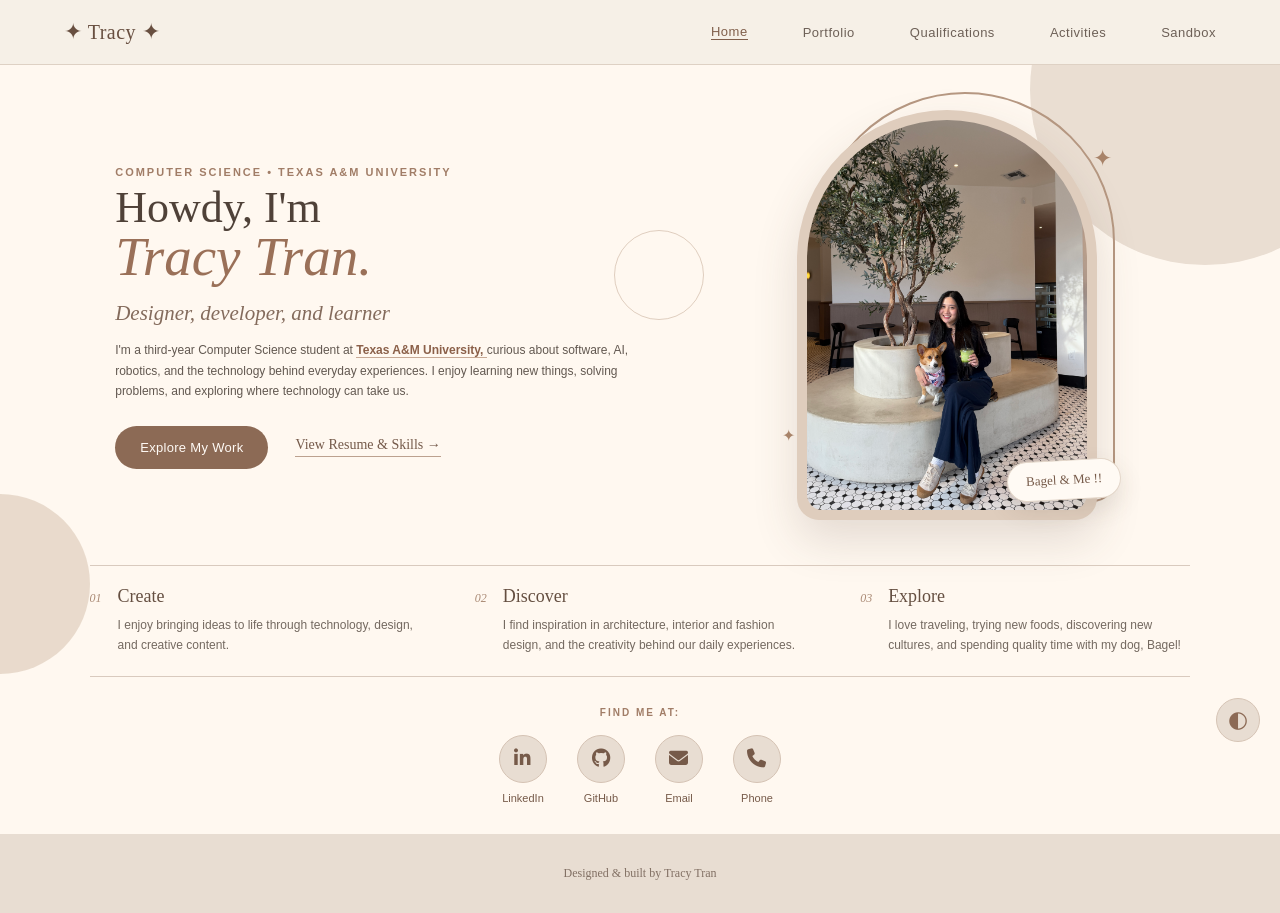
==== index.html @ c96f0771 "Initial commit" ====
<!DOCTYPE html>
<html lang="en">

<head>
    <meta charset="UTF-8">
    <meta name="viewport" content="width=device-width, initial-scale=1.0">

    <title>Tracy Tran</title>

    <link id="theme-style" rel="stylesheet" href="style1.css">
    <!-- Font Awesome Icons -->
    <link rel="stylesheet"
      href="https://cdnjs.cloudflare.com/ajax/libs/font-awesome/6.5.1/css/all.min.css">
</head>

<body>

    <!-- navigation bar on the top screen -->
    <header class="navbar">

       <!-- <a href="index.html" class="logo">
              TRACY 
        </a>  -->

      <a href="index.html" class="logo">
          <span class="logo-star">✦</span>
          <span class="logo-flower">✿</span>
          <span class="logo-name">Tracy</span>
          <span class="logo-star">✦</span>
          <span class="logo-flower">✿</span>
      </a>

        <nav class="nav-links">
            <a href="index.html" class="active">Home</a>
            <a href="portfolio.html">Portfolio</a>
            <a href="qualifications.html">Qualifications</a>
            <a href="activities.html">Activities</a>
            <a href="sandbox.html">Sandbox</a>
        </nav>

        <button class="style-toggle" onclick="toggleStyle()" 
                aria-label="Switch website style">
            <span class="toggle-label">Switch Style</span>
            <span class="toggle-icon">◐</span>
        </button>

    </header>


    <!-- landing page -->
    <main class="landing-page">

        <!-- decorations just for fun :) -->
        <div class="shape shape-one"></div>
        <div class="shape shape-two"></div>
        <div class="shape shape-three"></div>

        <!-- hero is the main section of landing pg.-->
        <section class="hero">

            <!-- introduction -->
            <div class="hero-text">

                <!-- eyebrow is the little heading just above title-->
                <p class="eyebrow">
                    Computer Science • Texas A&M University
                </p>

                <h1>
                    Howdy, I'm<br>
                    <span>Tracy Tran.</span> <!-- i make it new line here to emphasize my name-->
                </h1>

                <p class="tagline"> <!-- who i am ???-->
                    Designer, developer, and learner
                </p>

                <p class="description"> <!-- more about who i am-->
                    I'm a third-year Computer Science student at
                    <a href="https://www.tamu.edu/" target="_blank">
                        Texas A&M University,
                    </a>
                    curious about software, AI, robotics, and the technology 
                    behind everyday experiences. I enjoy learning new things, 
                    solving problems, and exploring where technology can take us.
                </p>

                <!-- button for the exploring work; also link to the project page-->
                <div class="hero-buttons">

                    <a href="portfolio.html" class="primary-button">
                        Explore My Work
                    </a>

                    <!-- button for qualification page; also in topbar-->
                    <a href="qualifications.html" class="secondary-button">
                        View Resume & Skills →
                    </a>

                </div>

            </div>


            <!-- make the section for a main photo of me-->
            <div class="hero-photo">
              <div class="photo-wrapper"> <!-- wrap it together with the discription so it doesn't run away-->

                <div class="arch-outline"></div> <!-- decoration again :)-->

                <div class="photo-frame"> <!-- another decor :)-->

                    <!-- add the photo with alt of course-->
                    <img
                        src="myphoto.JPG"
                        alt="Tracy Tran with her dog Bagel"
                        class="photo"
                    >

                </div>

                <!--make a little note so they know that's me and my dog-->
                <div class="photo-note">
                    <!-- <span>♡</span> ummm too cheesy -->
                  Bagel & Me !!
                </div>

                <!-- even more decorations again :) big and smoll-->
                <div class="little-star star-one">✦</div>
                <div class="little-star star-two">✦</div>

            </div>
          </div>

        </section>



        <!-- bottom introduction (may be 3 sections or more idk)-->
        <section class="quick-intro">

            <div class="intro-item">
                <span class="number">01</span> <!-- first :)-->

                <div>
                    <h2>Create</h2>
                    <p>
                        I enjoy bringing ideas to life through technology, design, and creative content.
                    </p>
                </div>
            </div>


            <div class="intro-item">
                <span class="number">02</span> <!-- second :)-->

                <div>
                    <h2>Discover</h2>
                    <p>
                        I find inspiration in architecture, interior and fashion design, and the
                        creativity behind our daily experiences.
                    </p>
                </div>
            </div>


            <div class="intro-item">
                <span class="number">03</span> <!-- third :)-->

                <div>
                    <h2>Explore</h2>
                    <p>
                        I love traveling, trying new foods, discovering new cultures, 
                        and spending quality time with my dog, Bagel!
                    </p>
                </div>
            </div>

        </section>


        <!-- contact infoooo -->
        <section class="contact-section">

            <p style = "margin-bottom: 17px;" class="contact-label">FIND ME AT:</p>
            

            <!-- <h2>Find me around the web.</h2> too cheesy-->

            <!-- <p class="contact-description">
                Feel free to reach out or explore more of what I'm working on! ...too cheesy
            </p> -->

            <!--add some contact links in icons i added in style1 css file-->
            <div class="contact-links">

                <!-- linkedin -->
                <a href="https://www.linkedin.com/in/tracythu/"
                   target="_blank"
                   class="contact-link">

                    <i class="fa-brands fa-linkedin-in"></i>
                    <span>LinkedIn</span>

                </a>

                <!-- github -->
                <a href="https://github.com/TracyyT"
                   target="_blank"
                   class="contact-link">

                    <i class="fa-brands fa-github"></i>
                    <span>GitHub</span>

                </a>

                <!-- email -->
                <a href="mailto:athutran86@gmail.com"
                   class="contact-link">

                    <i class="fa-solid fa-envelope"></i>
                    <span>Email</span>

                </a>


                <a href="tel:+1-214-940-1037"
                   class="contact-link">

                    <i class="fa-solid fa-phone"></i>
                    <span>Phone</span>

                </a>

            </div>

        </section>

    </main>

    <!-- like a signature of some sort-->
    <footer>
        <p>Designed & built by Tracy Tran</p>
    </footer>

<!--toggle for style-->
<script src="script.js"></script>

</body>

</html>
---- style1.css ----
* {
    box-sizing: border-box; /* include padding and border inside the element's total size */
}

html {
    scroll-behavior: smooth; /* smooth scrolling when clicking links to sections */
}

body {
    margin: 0; /* remove browser default margin */
    background-color: #FFF8F0; /* main light cream background */
    color: #51463e; /* default text color */
    font-family: Arial, Helvetica, sans-serif; /* main font for normal text */
}

/* some boho layouts for my general pages :) */

.page {
    min-height: calc(100vh - 65px); /* subtract height of topbar */
    position: relative; /* lets decorative elements be positioned relative to the page */
    overflow: hidden; /* hide anything that goes outside the page */
}

.page-header {
    width: 86%; /* how much width the page header takes */
    max-width: 1100px; /* stop it from getting too wide */
    margin: 0 auto; /* center it horizontally */
    padding: 80px 0 40px; /* top, right/left, bottom */
    position: relative; /* lets z-index work */
    z-index: 2; /* place header above background decorations */
}

.page-header h1 {
    font-size: 48px; /* size for header text */
    line-height: 1; /* space between lines */
}

/* page description is the text under the header */
.page-description {
    max-width: 550px; /* stop paragraph from getting too wide */
    margin: 18px 0 0; /* space above description */
    color: #746960; /* softer brown-gray text */
    font-size: 13px; /* smaller paragraph size */
    line-height: 1.8; /* add space between lines */
}

/* text and images and other content */
.page-content {
    width: 86%; /* content takes most of the screen */
    max-width: 1100px; /* limit content width */
    min-height: 350px; /* keep some space even if content is short */
    margin: 0 auto 70px; /* center and add space under content */
    position: relative; /* lets z-index work */
    z-index: 2; /* keep content above background shapes */
}

/* navigation bar */
.navbar {
    height: 65px; /* fixed height for topbar */
    padding: 0 5%; /* spacing on left and right */
    display: flex; /* put navigation items in one row */
    align-items: center; /* vertically center items */
    justify-content: space-between; /* separate items across the bar */
    background-color: rgba(246, 240, 232, 0.96); /* slightly transparent beige */
    border-bottom: 1px solid #ded1c4; /* small divider line */
    position: relative; /* lets z-index work */
    z-index: 10; /* keep navbar above other page elements */
}

.logo {
    font-family: Georgia, "Times New Roman", serif; /* more elegant font for logo */
    font-size: 20px; /* logo text size */
    color: #684f40; /* brown logo color */
    text-decoration: none; /* remove underline */
    letter-spacing: 0.5px; /* slightly spread letters */
    /* padding: 0px 5px; */
}
.logo-star {
    display: inline;
    font-size: 22px;
}

.logo-flower {
    display: none;
}

.nav-links {
    display: flex; /* navigation links appear in a row */
    align-items: center; /* vertically align links */
    gap: clamp(10px, 5vw, 55px); /* min, viewport-width, max */
}

.nav-links a {
    color: #6d6057; /* normal nav link color */
    text-decoration: none; /* remove underline */
    font-size: 13px; /* small nav text */
    letter-spacing: 0.5px; /* add small space between letters */
    padding-bottom: 0px; /* leave room for active underline */
    transition: 0.4s; /* smooth hover color change */
}

.style-toggle {
    margin-left: auto;
    padding: 9px 16px;
    background-color: #e8ddd2;
    color: #765a49;
    border: 1px solid #d5c3b4;
    border-radius: 25px;
    font-family: Georgia, "Times New Roman", serif;
    font-size: 11px;
    cursor: pointer;
    transition: 0.25s;
}

.nav-links a:hover {
    color: #9a735c; /* lighter brown when hovering */
}

.nav-links .active {
    color: #805f4b; /* darker color for current page */
    border-bottom: 1px solid #805f4b; /* underline current page */
}

/* landing */
.landing-page {
    position: relative; /* used for positioning background decorations */
    overflow: hidden; /* hide shapes that go outside the page */
}

.hero {
    width: 82%; /* main hero width */
    max-width: 1050px; /* stop hero from getting too wide */
    min-height: 500px; /* keep enough height for intro section */
    margin: 0 auto; /* center hero */
    display: grid; /* split hero into columns */
    grid-template-columns: 1.1fr 0.9fr; /* text side is slightly wider than photo side */
    align-items: center; /* vertically center both columns */
    gap: 80px; /* space between text and photo */
    position: relative; /* lets z-index work */
    z-index: 2; /* keep hero above background shapes */
}

.hero-text {
    padding: 10px 0; /* small vertical spacing */
}

.eyebrow {
    margin: 0 0 8px; /* space below label */
    padding-top: 5px; /* small space above */
    color: #a17d67; /* muted brown */
    font-size: 11px; /* small label text */
    font-weight: bold; /* make it stand out */
    letter-spacing: 2px; /* spread letters for editorial look */
    text-transform: uppercase; /* make label all caps */
}

h1 {
    margin: 0; /* remove default heading margin */
    font-family: Georgia, "Times New Roman", serif; /* serif heading font */
    font-size: 44px; /* main heading size */
    line-height: 0.98; /* keep lines close together */
    font-weight: normal; /* softer heading weight */
    color: #4f4138; /* dark brown heading color */
}

h1 span {
    color: #9a7058; /* accent color for name */
    font-style: italic; /* make name more decorative */
    font-size: 55px; /* make name larger than rest of heading */
}

.tagline {
    margin: 18px 0 14px; /* spacing above and below tagline */
    font-family: Georgia, "Times New Roman", serif; /* serif font for personality */
    font-size: 21px; /* tagline size */
    font-style: italic; /* softer editorial style */
    color: #846b5c; /* muted brown */
}

.description {
    max-width: 570px; /* keep paragraph easy to read */
    margin: 0 0 24px; /* space below paragraph */
    font-size: 12px; /* paragraph text size */
    line-height: 1.7; /* spacing between lines */
    color: #625850; /* normal paragraph color */
}

.description a {
    color: #8b6049; /* link color */
    font-weight: bold; /* make link stand out */
    text-decoration: none; /* remove normal underline */
    border-bottom: 1px solid #c7a995; /* custom underline */
}

.description a:hover {
    color: #604538; /* darker link when hovering */
}

/* navigating buttons */
.hero-buttons {
    display: flex; /* place buttons side by side */
    align-items: center; /* vertically align buttons */
    gap: 27px; /* space between buttons */
}

.primary-button {
    display: inline-block; /* let padding work nicely */
    padding: 14px 25px; /* space inside button */
    background-color: #8c6a55; /* main brown button color */
    color: #fffaf5; /* light button text */
    text-decoration: none; /* remove link underline */
    border-radius: 30px; /* rounded pill shape */
    font-size: 13px; /* button text size */
    letter-spacing: 0.3px; /* slight letter spacing */
    transition: 0.25s; /* smooth hover effect */
}

.primary-button:hover {
    background-color: #705342; /* darker brown when hovering */
    transform: translateY(-2px); /* move button slightly upward */
}

.secondary-button {
    color: #755a4a; /* secondary button text color */
    font-family: Georgia, "Times New Roman", serif; /* serif style */
    font-size: 14px; /* button text size */
    text-decoration: none; /* remove normal underline */
    border-bottom: 1px solid #bca18f; /* custom underline */
    padding-bottom: 3px; /* spacing above underline */
    transition: 0.2s; /* smooth hover */
}

.secondary-button:hover {
    color: #9a7058; /* lighter accent on hover */
}

/* all these for the photo part */

.hero-photo {
    display: flex; /* use flex to center the photo */
    justify-content: center; /* horizontally center */
    align-items: center; /* vertically center */
    min-height: 500px; /* give enough vertical space */
}

.photo-wrapper {
    position: relative; /* lets decorations be positioned around photo */
    width: 300px; /* photo area width */
    height: 410px; /* photo area height */
}

.photo-frame {
    width: 300px; /* frame width */
    height: 410px; /* frame height */
    padding: 10px; /* create visible frame around image */
    background-color: #dfcdbd; /* beige frame color */
    border-radius: 170px 170px 25px 25px; /* rounded arch shape */
    box-shadow: 0 20px 45px rgba(87, 67, 54, 0.16); /* soft shadow behind photo */
    position: relative; /* lets z-index work */
    z-index: 3; /* place frame above outline */
}

.photo {
    width: 100%; /* fill frame width */
    height: 100%; /* fill frame height */
    object-fit: cover; /* crop image without stretching */
    border-radius: 160px 160px 18px 18px; /* match arch shape */
    display: block; /* remove small image spacing */
}

.arch-outline {
    position: absolute; /* position behind photo */
    width: 300px; /* same width as photo */
    height: 410px; /* same height as photo */
    top: -18px; /* move outline upward */
    left: 18px; /* move outline to the right */
    border: 2px solid #b69882; /* decorative border */
    border-radius: 170px 170px 25px 25px; /* same arch shape */
    z-index: 1; /* keep behind photo */
}

.photo-note {
    position: absolute; /* place note over the photo area */
    right: -25px; /* move note partly outside photo */
    bottom: 20px; /* position near bottom */
    background-color: #fffaf4; /* light card background */
    padding: 11px 18px; /* space inside note */
    border: 1px solid #e4d7ca; /* light border */
    border-radius: 25px; /* rounded label */
    box-shadow: 0 10px 25px rgba(82, 63, 50, 0.12); /* soft shadow */
    font-family: Georgia, "Times New Roman", serif; /* serif label font */
    font-size: 13px; /* label text size */
    color: #765a49; /* brown text */
    z-index: 4; /* place note above photo */
    transform: rotate(-3deg); /* tilt note slightly */
    white-space: nowrap; /* keep text on one line */
}

.photo-note span {
    margin-right: 5px; /* space after icon if used */
    color: #a87d64; /* icon accent color */
}

.little-star {
    position: absolute; /* position decorative stars around photo */
    color: #a88369; /* star color */
    font-family: Georgia, serif; /* star font */
    z-index: 4; /* place stars above photo */
}

.star-one {
    top: 35px; /* move first star down from top */
    right: -15px; /* move first star outside right edge */
    font-size: 23px; /* larger star */
}

.star-two {
    left: -15px; /* move second star outside left edge */
    bottom: 75px; /* move star up from bottom */
    font-size: 16px; /* smaller star */
}

/* the more decorative the better :) */

.shape {
    position: absolute; /* freely place shapes around page */
    border-radius: 50%; /* make shapes circular */
    z-index: 0; /* keep them behind content */
}

.shape-one {
    width: 350px; /* first circle width */
    height: 350px; /* first circle height */
    background-color: #eaded2; /* light beige */
    top: -150px; /* move partly outside top */
    right: -100px; /* move partly outside right side */
}

.shape-two {
    width: 180px; /* second circle width */
    height: 180px; /* second circle height */
    background-color: #d8c3b0; /* darker beige */
    bottom: 160px; /* move up from bottom */
    left: -90px; /* move partly outside left side */
    opacity: 0.55; /* make it more subtle */
}

.shape-three {
    width: 90px; /* third circle width */
    height: 90px; /* third circle height */
    border: 1px solid #bfa38e; /* outline instead of filled circle */
    top: 165px; /* place lower on page */
    left: 48%; /* move close to center */
    opacity: 0.5; /* make outline subtle */
}

/* some layout for the contact section, i might adjust */
.contact-section {
    width: 86%; /* section width */
    max-width: 1200px; /* limit maximum width */
    margin: 0 auto 10px; /* center and leave small space below */
    padding: 10px 20px 20px; /* inside spacing */
    text-align: center; /* center all contact content */
}

.contact-label {
    margin: 0 0 10px; /* spacing under small label */
    color: #a17d67; /* muted brown */
    font-size: 10px; /* small label size */
    font-weight: bold; /* make label stand out */
    letter-spacing: 2px; /* spread letters */
}

.contact-section h2 {
    margin: 0 0 12px; /* space below heading */
    font-family: Georgia, "Times New Roman", serif; /* serif heading */
    font-size: 32px; /* heading size */
    font-weight: normal; /* softer heading */
    color: #654f41; /* dark brown */
}

.contact-description {
    margin: 0 auto 28px; /* center and add space below */
    color: #746960; /* softer text color */
    font-size: 12px; /* description size */
}

.contact-links {
    display: flex; /* put contact links in one row */
    justify-content: center; /* center the group */
    gap: 30px; /* space between each contact link */
}

.contact-link {
    display: flex; /* use flex for icon + text */
    flex-direction: column; /* stack icon above text */
    align-items: center; /* center icon and text */
    gap: 9px; /* space between icon and text */
    color: #765a49; /* default link color */
    font-size: 11px; /* link text size */
    text-decoration: none; /* remove underline */
    transition: 0.25s; /* smooth hover */
}

.contact-link i {
    width: 48px; /* icon circle width */
    height: 48px; /* icon circle height */
    display: flex; /* center icon */
    align-items: center; /* vertically center icon */
    justify-content: center; /* horizontally center icon */
    background-color: #e8ddd2; /* beige icon background */
    border: 1px solid #d5c3b4; /* light border */
    border-radius: 50%; /* make icon background circular */
    font-size: 19px; /* icon size */
    color: #765a49; /* icon color */
    transition: 0.25s; /* smooth hover */
}

.contact-link:hover {
    color: #9a7058; /* change text color on hover */
    transform: translateY(-3px); /* lift contact link slightly */
}

.contact-link:hover i {
    background-color: #8c6a55; /* darken icon background */
    color: #fffaf5; /* make icon light */
}

/* quick intro at the bottom */
.quick-intro {
    width: 86%; /* section width */
    max-width: 1200px; /* limit maximum width */
    margin: 0 auto 20px; /* center and leave space below */
    padding: 20px 0; /* vertical spacing */
    border-top: 1px solid #d9cabe; /* top divider */
    border-bottom: 1px solid #d9cabe; /* bottom divider */
    display: grid; /* use grid for the three items */
    grid-template-columns: repeat(3, 1fr); /* make 3 equal columns */
    gap: 55px; /* space between columns */
    position: relative; /* lets z-index work */
    z-index: 2; /* keep above background shapes */
}

.intro-item {
    display: flex; /* put number next to text */
    gap: 16px; /* space between number and text */
}

.number {
    color: #aa8a75; /* number accent color */
    font-family: Georgia, serif; /* serif number */
    font-size: 12px; /* number size */
    font-style: italic; /* decorative number style */
    padding-top: 5px; /* line number up with heading */
}

.intro-item h2 {
    margin: 0 0 8px; /* space below heading */
    color: #654f41; /* dark brown heading */
    font-family: Georgia, "Times New Roman", serif; /* serif heading */
    font-size: 18px; /* heading size */
    font-weight: normal; /* lighter heading weight */
}

.intro-item p {
    margin: 0; /* remove default paragraph margin */
    color: #746960; /* paragraph text color */
    font-size: 12px; /* paragraph size */
    line-height: 1.7; /* improve readability */
}

/* footer */
footer {
    padding: 20px; /* space inside footer */
    text-align: center; /* center footer text */
    background-color: #e8ddd2; /* beige footer background */
    color: #827064; /* footer text color */
    font-family: Georgia, "Times New Roman", serif; /* serif footer text */
    font-size: 12px; /* footer text size */
}

/* smaller screens when we resize window??? width = 900px */
@media (max-width: 900px) {
    .navbar {
        height: auto; /* allow navbar to grow if links wrap */
        padding: 18px 15%; /* smaller screen spacing */
        flex-direction: column; /* stack nav content */
        gap: 14px; /* space between stacked items */
    }

    .nav-links {
        gap: 18px; /* reduce link spacing */
        justify-content: center; /* center navigation */
        flex-wrap: wrap; /* allow links to move onto another row */
    }

    .hero {
        width: 88%; /* use more screen width */
        display: grid; /* keep grid layout */
        grid-template-columns: 1fr; /* change from 2 columns to 1 */
        gap: 0; /* remove column gap */
        min-height: auto; /* let content decide height */
        padding: 50px 0 60px; /* vertical spacing */
    }

    .hero-text {
        display: contents; /* let hero text children act like direct grid items */
    }

    .eyebrow {
        order: 1; /* show label first */
        text-align: center; /* center label */
        margin-bottom: 12px; /* space below */
    }

    h1 {
        order: 2; /* show heading second */
        text-align: center; /* center heading */
        margin: 0 0 45px; /* space below heading */
        font-size: 40px; /* slightly smaller heading */
        line-height: 1; /* normal line spacing */
    }

    h1 span {
        font-size: 49px; /* slightly smaller name text */
    }

    .hero-photo {
        order: 3; /* show photo after heading */
        min-height: auto; /* remove fixed photo height */
        margin-bottom: 45px; /* space under photo */
    }

    .tagline {
        order: 4; /* show tagline after photo */
        text-align: center; /* center tagline */
        margin: 0 0 18px; /* space below */
        font-size: 19px; /* slightly smaller tagline */
    }

    .description {
        order: 5; /* show description after tagline */
        max-width: 520px; /* keep paragraph readable */
        margin: 0 auto 28px; /* center paragraph and add space below */
        text-align: center; /* center description */
    }

    .hero-buttons {
        order: 6; /* buttons come last */
        justify-content: center; /* center buttons */
        flex-wrap: wrap; /* allow buttons to wrap if needed */
        gap: 18px; /* smaller gap */
    }

    .quick-intro {
        width: 84%; /* slightly narrower */
        grid-template-columns: 1fr; /* stack intro items vertically */
        gap: 30px; /* space between intro items */
        margin-bottom: 50px; /* more bottom space */
    }
}

/* Portfolio */

.project-card {
    padding: 38px 0; /* vertical spacing inside project */
    border-top: 1px solid #d9cabe; /* top divider */
    border-bottom: 1px solid #d9cabe; /* bottom divider */
    display: grid; /* use grid for project number + info */
    grid-template-columns: 70px 1fr; /* small number column and large content column */
    gap: 35px; /* space between number and project info */
}

.project-number {
    color: #aa8a75; /* muted accent color */
    font-family: Georgia, "Times New Roman", serif; /* serif number */
    font-size: 14px; /* number size */
    font-style: italic; /* decorative number */
    padding-top: 8px; /* line it up with heading */
}

.project-info {
    max-width: 850px; /* limit project content width */
}

.project-heading {
    display: flex; /* put title and date on same row */
    justify-content: space-between; /* push date to the right */
    align-items: flex-start; /* align items at top */
    gap: 30px; /* space between title and date */
    margin-bottom: 20px; /* space under heading */
}

.project-type {
    margin: 0 0 7px; /* space below small label */
    color: #a17d67; /* muted accent color */
    font-size: 10px; /* small label size */
    font-weight: bold; /* make label stand out */
    letter-spacing: 2px; /* spread letters */
}

.project-heading h2 {
    margin: 0; /* remove default heading margin */
    color: #654f41; /* dark brown */
    font-family: Georgia, "Times New Roman", serif; /* serif heading */
    font-size: 25px; /* project title size */
    font-weight: normal; /* softer heading weight */
}

.project-date {
    margin: 7px 0 0; /* line date up with title */
    color: #927b6d; /* lighter brown */
    font-family: Georgia, "Times New Roman", serif; /* serif date */
    font-size: 12px; /* date size */
    font-style: italic; /* date styling */
    white-space: nowrap; /* keep date on one line */
}

.project-description {
    max-width: 700px; /* keep project paragraph readable */
    margin: 0 0 12px; /* space between paragraphs */
    color: #625850; /* paragraph color */
    font-size: 12px; /* paragraph size */
    line-height: 1.8; /* line spacing */
}

.project-tags {
    display: flex; /* tags appear in a row */
    flex-wrap: wrap; /* move tags to another row if needed */
    gap: 8px; /* space between tags */
    margin-top: 22px; /* space above tags */
}

.project-tags span {
    padding: 7px 13px; /* space inside each tag */
    background-color: #e8ddd2; /* beige tag background */
    border: 1px solid #d5c3b4; /* tag border */
    border-radius: 20px; /* rounded pill shape */
    color: #765a49; /* tag text color */
    font-size: 10px; /* tag text size */
    letter-spacing: 0.3px; /* slight letter spacing */
}

@media (max-width: 700px) {
    .project-card {
        grid-template-columns: 1fr; /* stack number and project info */
        gap: 12px; /* reduce spacing */
    }

    .project-heading {
        flex-direction: column; /* stack title and date */
        gap: 5px; /* smaller spacing */
    }

    .project-date {
        margin-top: 0; /* remove extra space */
    }
}

/* Resume & Skills */

.resume-section {
    padding: 38px 0; /* vertical spacing around resume */
    border-top: 1px solid #d9cabe; /* divider above resume */
}

.section-heading {
    margin-bottom: 25px; /* space under section heading */
}

.section-heading h2 {
    margin: 0; /* remove default heading margin */
    color: #654f41; /* heading color */
    font-family: Georgia, "Times New Roman", serif; /* serif heading */
    font-size: 25px; /* section heading size */
    font-weight: normal; /* softer weight */
}

.resume-frame {
    width: 90%; /* resume takes 90 percent of content width */
    height: 600px; /* fixed PDF viewer height */
    padding: 10px; /* frame around PDF */
    background-color: #e8ddd2; /* beige border area */
    border: 1px solid #d5c3b4; /* outer border */
    border-radius: 8px; /* slightly rounded corners */
    box-shadow: 0 15px 35px rgba(87, 67, 54, 0.1); /* soft shadow */
}

.resume-frame iframe {
    width: 100%; /* PDF fills frame width */
    height: 100%; /* PDF fills frame height */
    border: none; /* remove iframe default border */
    background-color: white; /* white background behind PDF */
}

.resume-link {
    display: inline-block; /* let spacing and border work properly */
    margin-top: 18px; /* space above link */
    color: #755a4a; /* link color */
    font-family: Georgia, "Times New Roman", serif; /* serif link */
    font-size: 13px; /* link size */
    text-decoration: none; /* remove normal underline */
    border-bottom: 1px solid #bca18f; /* custom underline */
    padding-bottom: 3px; /* space above underline */
}

.resume-link:hover {
    color: #9a7058; /* lighter accent on hover */
}

@media (max-width: 700px) {
    .resume-frame {
        height: 400px; /* keep PDF viewer tall on smaller screens */
    }
}

/* Activities */

.activity-card {
    padding: 38px 0; /* vertical spacing inside activity */
    border-top: 1px solid #d9cabe; /* top divider */
    border-bottom: 1px solid #d9cabe; /* bottom divider */
    display: grid; /* use grid for number and activity info */
    grid-template-columns: 70px 1fr; /* small number column and large content column */
    gap: 35px; /* space between columns */
}

.activity-number {
    color: #aa8a75; /* accent color for number */
    font-family: Georgia, "Times New Roman", serif; /* serif number */
    font-size: 14px; /* number size */
    font-style: italic; /* decorative number style */
    padding-top: 8px; /* align number with heading */
}

.activity-info {
    max-width: 850px; /* limit activity content width */
}

.activity-heading {
    display: flex; /* put heading and date on same row */
    justify-content: space-between; /* push date to right side */
    align-items: flex-start; /* align both at top */
    gap: 30px; /* space between heading and date */
    margin-bottom: 20px; /* space below heading */
}

.activity-type {
    margin: 0 0 7px; /* space below category label */
    color: #a17d67; /* muted accent color */
    font-size: 10px; /* small label */
    font-weight: bold; /* emphasize label */
    letter-spacing: 2px; /* spread letters */
}

.activity-heading h2 {
    margin: 0; /* remove default heading margin */
    color: #654f41; /* dark brown */
    font-family: Georgia, "Times New Roman", serif; /* serif heading */
    font-size: 25px; /* activity title size */
    font-weight: normal; /* softer heading weight */
}

.activity-role {
    margin: 6px 0 0; /* small space above role */
    color: #846b5c; /* muted brown */
    font-family: Georgia, "Times New Roman", serif; /* serif role text */
    font-size: 14px; /* role text size */
    font-style: italic; /* make role look separate from title */
}

.activity-date {
    margin: 7px 0 0; /* line date up with heading */
    color: #927b6d; /* lighter brown */
    font-family: Georgia, "Times New Roman", serif; /* serif date */
    font-size: 12px; /* date size */
    font-style: italic; /* date styling */
    white-space: nowrap; /* keep date in one line */
}

.activity-description {
    max-width: 700px; /* keep text readable */
    margin: 0 0 12px; /* space between paragraphs */
    color: #625850; /* paragraph text color */
    font-size: 12px; /* paragraph size */
    line-height: 1.8; /* space between lines */
}

.soft-skills {
    display: flex; /* display skills in a row */
    flex-wrap: wrap; /* let skills move to another line if needed */
    gap: 8px; /* space between skill tags */
    margin-top: 22px; /* space above skills */
}

.soft-skills span {
    padding: 7px 13px; /* space inside skill tag */
    background-color: #e8ddd2; /* beige skill background */
    border: 1px solid #d5c3b4; /* skill border */
    border-radius: 20px; /* rounded pill shape */
    color: #765a49; /* skill text color */
    font-size: 10px; /* skill text size */
    letter-spacing: 0.3px; /* slight letter spacing */
}

@media (max-width: 700px) {
    .activity-card {
        grid-template-columns: 1fr; /* stack number and activity info */
        gap: 12px; /* reduce gap */
    }

    .activity-heading {
        flex-direction: column; /* stack title and date */
        gap: 5px; /* smaller spacing */
    }

    .activity-date {
        margin-top: 0; /* remove extra margin */
    }
}

/* floating style toggle button */
.style-toggle {
    position: fixed;
    right: 20px;
    top: 80%;
    transform: translateY(calc(-50% + var(--scroll-move, 0px)));
    z-index: 1000;

    transition: transform 0.3s ease;

    width: 44px;
    height: 44px;
    padding: 0;

    display: flex;
    align-items: center;
    justify-content: center;

    background-color: #e8ddd2;
    color: #765a49;

    border: 1px solid #d5c3b4;
    border-radius: 50%;

    font-family: Georgia, "Times New Roman", serif;
    cursor: pointer;

    transition: 0.25s;
}

/* half-circle icon */
.toggle-icon {
    margin: 0;
    font-size: 23px;
    color: #8c6a55;
}

/* hidden "Switch Style" label */
.toggle-label {
    position: absolute;
    right: 50px;

    background-color: #765a49;
    color: #fffaf5;

    padding: 7px 11px;
    border-radius: 15px;

    font-size: 11px;
    font-style: italic;
    white-space: nowrap;

    opacity: 0;
    visibility: hidden;

    transition: 0.2s;
}

/* show label when hovering */
.style-toggle:hover .toggle-label {
    opacity: 1;
    visibility: visible;
}

/* subtle button movement */
.style-toggle:hover {
    background-color: #8c6a55;
    transform: translateY(-50%) scale(1.08);
}

.style-toggle:hover .toggle-icon {
    color: #fffaf5;
}

@media (max-width: 500px) {
    .navbar {
        padding: 16px 4%; /* reduce navbar spacing more on phones */
    }

    .nav-links {
        gap: 19px 25px; /* smaller spacing between links */
    }

    .nav-links a {
        font-size: 11px; /* smaller nav text */
    }

    .hero {
        width: 90%; /* use more phone screen width */
        padding-top: 40px; /* add space above hero */
    }

    h1 {
        font-size: 34px; /* make heading smaller */
        margin-bottom: 35px; /* space below heading */
    }

    h1 span {
        font-size: 43px; /* make name smaller */
    }

    .photo-wrapper,
    .photo-frame {
        width: 260px; /* smaller photo width */
        height: 355px; /* smaller photo height */
    }

    .arch-outline {
        width: 260px; /* match smaller photo width */
        height: 355px; /* match smaller photo height */
        top: -15px; /* adjust outline position */
        left: 15px; /* adjust outline position */
    }

    .photo-note {
        right: -15px; /* move note slightly inward */
        bottom: 18px; /* position note near bottom */
        padding: 10px 15px; /* smaller padding */
        font-size: 12px; /* smaller note text */
    }

    .tagline {
        font-size: 18px; /* smaller tagline */
    }

    .contact-links {
        gap: 18px; /* smaller spacing */
        flex-wrap: wrap; /* allow contact icons to wrap */
    }

    .contact-link i {
        width: 44px; /* smaller icon circle */
        height: 44px; /* smaller icon circle */
    }

    .description {
        font-size: 12px; /* keep readable paragraph size */
    }

    .hero-buttons {
        flex-direction: column; /* stack buttons vertically */
    }
}
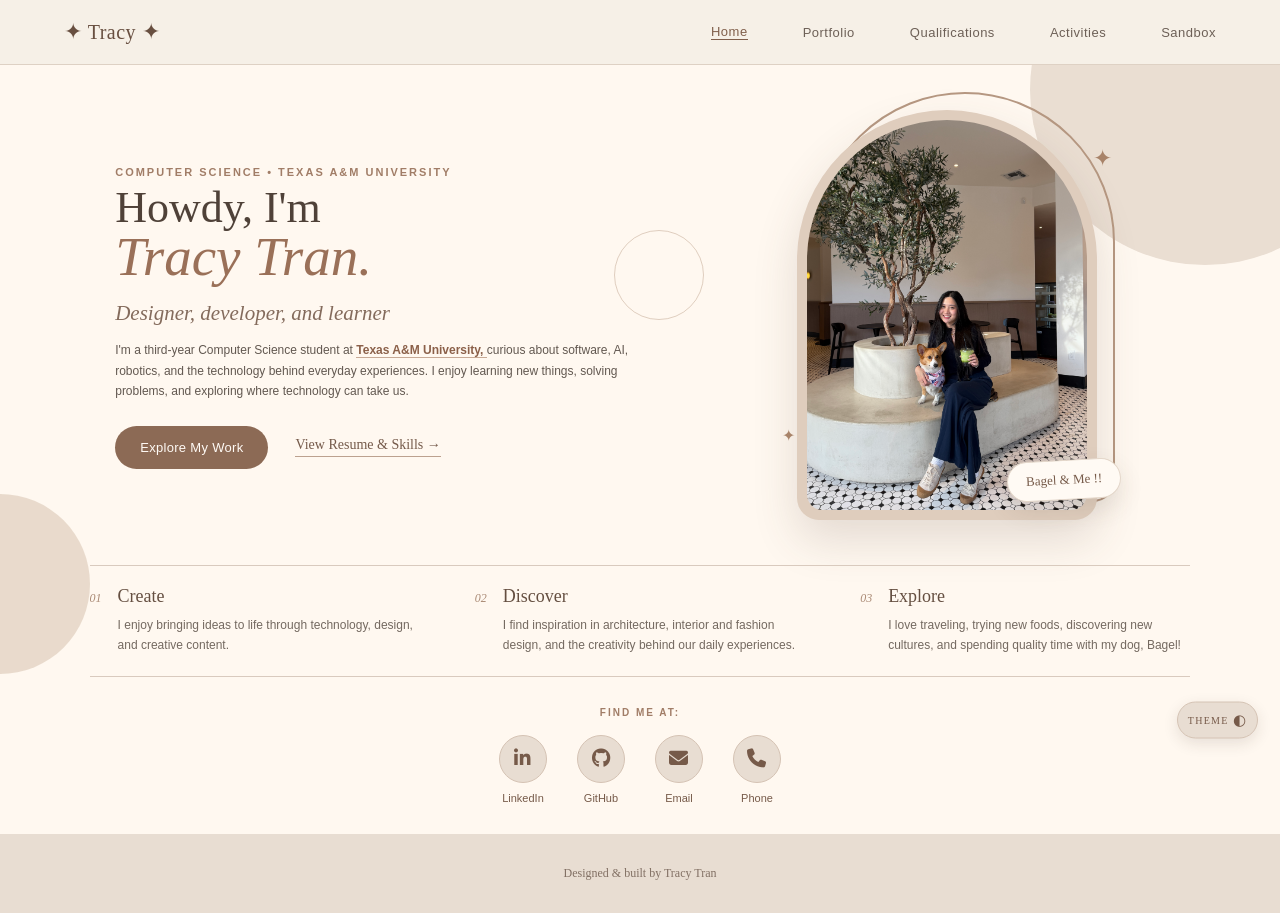
==== commit bb892bce: "adjust navigation bar for all pages  and add game assets" ====
--- a/index.html
+++ b/index.html
@@ -7,7 +7,16 @@
 
     <title>Tracy Tran</title>
 
-    <link id="theme-style" rel="stylesheet" href="style1.css">
+    <script>
+        const savedStyle =
+            localStorage.getItem("selectedStyle") || "style1.css";
+
+        document.write(
+            '<link id="theme-style" rel="stylesheet" href="' +
+            savedStyle +
+            '">'
+        );
+    </script>
     <!-- Font Awesome Icons -->
     <link rel="stylesheet"
       href="https://cdnjs.cloudflare.com/ajax/libs/font-awesome/6.5.1/css/all.min.css">
@@ -38,10 +47,12 @@
             <a href="sandbox.html">Sandbox</a>
         </nav>
 
-        <button class="style-toggle" onclick="toggleStyle()" 
-                aria-label="Switch website style">
-            <span class="toggle-label">Switch Style</span>
-            <span class="toggle-icon">◐</span>
+        <button
+            id="style-toggle"
+            class="style-toggle"
+            aria-label="Switch theme"
+        >
+            THEME<span class="toggle-icon">◐</span>
         </button>
 
     </header>
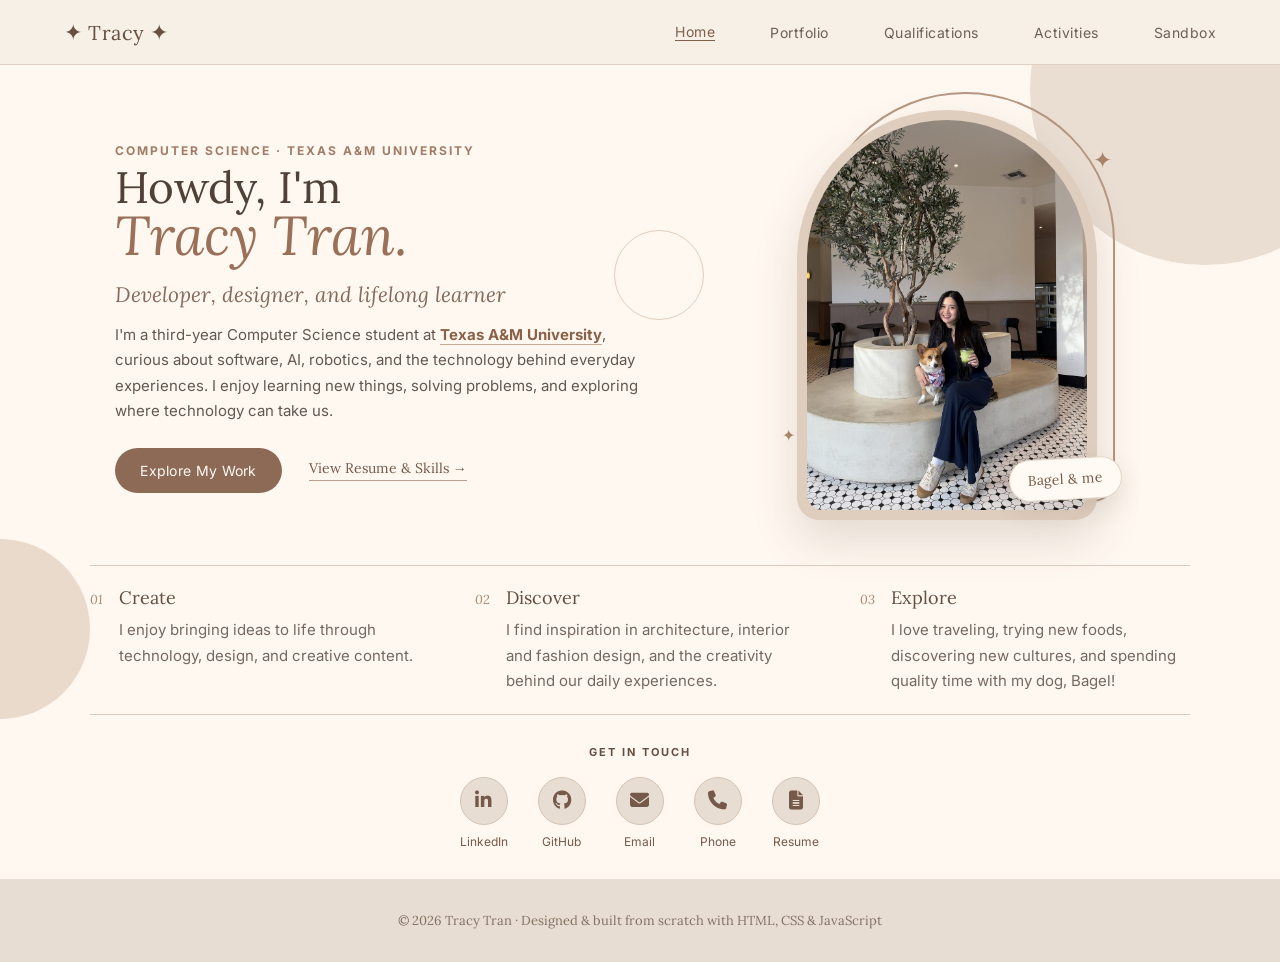
==== commit 16a3f314: "Polish site: optimize images, refine typography, improve accessibility and SEO, remove second theme" ====
--- a/index.html
+++ b/index.html
@@ -1,262 +1,208 @@
-<!DOCTYPE html>
-<html lang="en">
-
-<head>
-    <meta charset="UTF-8">
-    <meta name="viewport" content="width=device-width, initial-scale=1.0">
-
-    <title>Tracy Tran</title>
-
-    <script>
-        const savedStyle =
-            localStorage.getItem("selectedStyle") || "style1.css";
-
-        document.write(
-            '<link id="theme-style" rel="stylesheet" href="' +
-            savedStyle +
-            '">'
-        );
-    </script>
-    <!-- Font Awesome Icons -->
-    <link rel="stylesheet"
-      href="https://cdnjs.cloudflare.com/ajax/libs/font-awesome/6.5.1/css/all.min.css">
-</head>
-
-<body>
-
-    <!-- navigation bar on the top screen -->
-    <header class="navbar">
-
-       <!-- <a href="index.html" class="logo">
-              TRACY 
-        </a>  -->
-
-      <a href="index.html" class="logo">
-          <span class="logo-star">✦</span>
-          <span class="logo-flower">✿</span>
-          <span class="logo-name">Tracy</span>
-          <span class="logo-star">✦</span>
-          <span class="logo-flower">✿</span>
-      </a>
-
-        <nav class="nav-links">
-            <a href="index.html" class="active">Home</a>
-            <a href="portfolio.html">Portfolio</a>
-            <a href="qualifications.html">Qualifications</a>
-            <a href="activities.html">Activities</a>
-            <a href="sandbox.html">Sandbox</a>
-        </nav>
-
-        <button
-            id="style-toggle"
-            class="style-toggle"
-            aria-label="Switch theme"
-        >
-            THEME<span class="toggle-icon">◐</span>
-        </button>
-
-    </header>
-
-
-    <!-- landing page -->
-    <main class="landing-page">
-
-        <!-- decorations just for fun :) -->
-        <div class="shape shape-one"></div>
-        <div class="shape shape-two"></div>
-        <div class="shape shape-three"></div>
-
-        <!-- hero is the main section of landing pg.-->
-        <section class="hero">
-
-            <!-- introduction -->
-            <div class="hero-text">
-
-                <!-- eyebrow is the little heading just above title-->
-                <p class="eyebrow">
-                    Computer Science • Texas A&M University
-                </p>
-
-                <h1>
-                    Howdy, I'm<br>
-                    <span>Tracy Tran.</span> <!-- i make it new line here to emphasize my name-->
-                </h1>
-
-                <p class="tagline"> <!-- who i am ???-->
-                    Designer, developer, and learner
-                </p>
-
-                <p class="description"> <!-- more about who i am-->
-                    I'm a third-year Computer Science student at
-                    <a href="https://www.tamu.edu/" target="_blank">
-                        Texas A&M University,
-                    </a>
-                    curious about software, AI, robotics, and the technology 
-                    behind everyday experiences. I enjoy learning new things, 
-                    solving problems, and exploring where technology can take us.
-                </p>
-
-                <!-- button for the exploring work; also link to the project page-->
-                <div class="hero-buttons">
-
-                    <a href="portfolio.html" class="primary-button">
-                        Explore My Work
-                    </a>
-
-                    <!-- button for qualification page; also in topbar-->
-                    <a href="qualifications.html" class="secondary-button">
-                        View Resume & Skills →
-                    </a>
-
-                </div>
-
-            </div>
-
-
-            <!-- make the section for a main photo of me-->
-            <div class="hero-photo">
-              <div class="photo-wrapper"> <!-- wrap it together with the discription so it doesn't run away-->
-
-                <div class="arch-outline"></div> <!-- decoration again :)-->
-
-                <div class="photo-frame"> <!-- another decor :)-->
-
-                    <!-- add the photo with alt of course-->
-                    <img
-                        src="myphoto.JPG"
-                        alt="Tracy Tran with her dog Bagel"
-                        class="photo"
-                    >
-
-                </div>
-
-                <!--make a little note so they know that's me and my dog-->
-                <div class="photo-note">
-                    <!-- <span>♡</span> ummm too cheesy -->
-                  Bagel & Me !!
-                </div>
-
-                <!-- even more decorations again :) big and smoll-->
-                <div class="little-star star-one">✦</div>
-                <div class="little-star star-two">✦</div>
-
-            </div>
-          </div>
-
-        </section>
-
-
-
-        <!-- bottom introduction (may be 3 sections or more idk)-->
-        <section class="quick-intro">
-
-            <div class="intro-item">
-                <span class="number">01</span> <!-- first :)-->
-
-                <div>
-                    <h2>Create</h2>
-                    <p>
-                        I enjoy bringing ideas to life through technology, design, and creative content.
-                    </p>
-                </div>
-            </div>
-
-
-            <div class="intro-item">
-                <span class="number">02</span> <!-- second :)-->
-
-                <div>
-                    <h2>Discover</h2>
-                    <p>
-                        I find inspiration in architecture, interior and fashion design, and the
-                        creativity behind our daily experiences.
-                    </p>
-                </div>
-            </div>
-
-
-            <div class="intro-item">
-                <span class="number">03</span> <!-- third :)-->
-
-                <div>
-                    <h2>Explore</h2>
-                    <p>
-                        I love traveling, trying new foods, discovering new cultures, 
-                        and spending quality time with my dog, Bagel!
-                    </p>
-                </div>
-            </div>
-
-        </section>
-
-
-        <!-- contact infoooo -->
-        <section class="contact-section">
-
-            <p style = "margin-bottom: 17px;" class="contact-label">FIND ME AT:</p>
-            
-
-            <!-- <h2>Find me around the web.</h2> too cheesy-->
-
-            <!-- <p class="contact-description">
-                Feel free to reach out or explore more of what I'm working on! ...too cheesy
-            </p> -->
-
-            <!--add some contact links in icons i added in style1 css file-->
-            <div class="contact-links">
-
-                <!-- linkedin -->
-                <a href="https://www.linkedin.com/in/tracythu/"
-                   target="_blank"
-                   class="contact-link">
-
-                    <i class="fa-brands fa-linkedin-in"></i>
-                    <span>LinkedIn</span>
-
-                </a>
-
-                <!-- github -->
-                <a href="https://github.com/TracyyT"
-                   target="_blank"
-                   class="contact-link">
-
-                    <i class="fa-brands fa-github"></i>
-                    <span>GitHub</span>
-
-                </a>
-
-                <!-- email -->
-                <a href="mailto:athutran86@gmail.com"
-                   class="contact-link">
-
-                    <i class="fa-solid fa-envelope"></i>
-                    <span>Email</span>
-
-                </a>
-
-
-                <a href="tel:+1-214-940-1037"
-                   class="contact-link">
-
-                    <i class="fa-solid fa-phone"></i>
-                    <span>Phone</span>
-
-                </a>
-
-            </div>
-
-        </section>
-
-    </main>
-
-    <!-- like a signature of some sort-->
-    <footer>
-        <p>Designed & built by Tracy Tran</p>
-    </footer>
-
-<!--toggle for style-->
-<script src="script.js"></script>
-
-</body>
-
+<!DOCTYPE html>
+<html lang="en">
+
+<head>
+    <meta charset="UTF-8">
+    <meta name="viewport" content="width=device-width, initial-scale=1.0">
+
+    <title>Tracy Tran | Computer Science @ Texas A&amp;M</title>
+    <meta name="description" content="Tracy Tran is a Computer Science student at Texas A&amp;M University building web apps, AI-assisted tools, and robotics software.">
+    <meta name="author" content="Tracy Tran">
+    <meta name="theme-color" content="#FFF8F0">
+    <link rel="canonical" href="https://tracyyt.github.io/personal-website/">
+
+    <!-- social sharing preview -->
+    <meta property="og:type" content="website">
+    <meta property="og:title" content="Tracy Tran | Computer Science @ Texas A&amp;M">
+    <meta property="og:description" content="Tracy Tran is a Computer Science student at Texas A&amp;M University building web apps, AI-assisted tools, and robotics software.">
+    <meta property="og:url" content="https://tracyyt.github.io/personal-website/">
+    <meta property="og:image" content="https://tracyyt.github.io/personal-website/og-image.jpg">
+    <meta name="twitter:card" content="summary_large_image">
+
+    <link rel="icon" href="favicon.svg" type="image/svg+xml">
+
+    <link rel="preconnect" href="https://fonts.googleapis.com">
+    <link rel="preconnect" href="https://fonts.gstatic.com" crossorigin>
+    <link rel="stylesheet" href="https://fonts.googleapis.com/css2?family=Inter:wght@400;500;600;700&family=Lora:ital,wght@0,400;0,500;0,600;1,400;1,500&display=swap">
+    <link rel="stylesheet" href="https://cdnjs.cloudflare.com/ajax/libs/font-awesome/6.5.1/css/all.min.css">
+    <link rel="stylesheet" href="style.css">
+</head>
+
+<body>
+
+    <a href="#main" class="skip-link">Skip to content</a>
+
+    <!-- navigation -->
+    <header class="navbar">
+
+        <a href="index.html" class="logo" aria-label="Tracy Tran, home">
+            <span class="logo-star" aria-hidden="true">✦</span>
+            <span class="logo-name">Tracy</span>
+            <span class="logo-star" aria-hidden="true">✦</span>
+        </a>
+
+        <nav class="nav-links" aria-label="Main">
+            <a href="index.html" class="active" aria-current="page">Home</a>
+            <a href="portfolio.html">Portfolio</a>
+            <a href="qualifications.html">Qualifications</a>
+            <a href="activities.html">Activities</a>
+            <a href="sandbox.html">Sandbox</a>
+        </nav>
+
+    </header>
+    <main id="main" class="landing-page">
+
+        <!-- decorative background shapes -->
+        <div class="shape shape-one" aria-hidden="true"></div>
+        <div class="shape shape-two" aria-hidden="true"></div>
+        <div class="shape shape-three" aria-hidden="true"></div>
+
+        <!-- hero: introduction + photo -->
+        <section class="hero">
+
+            <div class="hero-text">
+
+                <p class="eyebrow">
+                    Computer Science &middot; Texas A&amp;M University
+                </p>
+
+                <h1>
+                    Howdy, I'm<br>
+                    <span>Tracy Tran.</span>
+                </h1>
+
+                <p class="tagline">
+                    Developer, designer, and lifelong learner
+                </p>
+
+                <p class="description">
+                    I'm a third-year Computer Science student at
+                    <a href="https://www.tamu.edu/" target="_blank" rel="noopener noreferrer">Texas A&amp;M University</a>,
+                    curious about software, AI, robotics, and the technology
+                    behind everyday experiences. I enjoy learning new things,
+                    solving problems, and exploring where technology can take us.
+                </p>
+
+                <div class="hero-buttons">
+                    <a href="portfolio.html" class="primary-button">
+                        Explore My Work
+                    </a>
+
+                    <a href="qualifications.html" class="secondary-button">
+                        View Resume &amp; Skills &rarr;
+                    </a>
+                </div>
+
+            </div>
+
+            <div class="hero-photo">
+                <div class="photo-wrapper">
+
+                    <div class="arch-outline" aria-hidden="true"></div>
+
+                    <div class="photo-frame">
+                        <img
+                            src="myphoto.jpg"
+                            alt="Tracy Tran sitting with her corgi, Bagel"
+                            class="photo"
+                            width="900"
+                            height="1200"
+                            fetchpriority="high"
+                        >
+                    </div>
+
+                    <p class="photo-note">Bagel &amp; me</p>
+
+                    <div class="little-star star-one" aria-hidden="true">✦</div>
+                    <div class="little-star star-two" aria-hidden="true">✦</div>
+
+                </div>
+            </div>
+
+        </section>
+
+        <!-- three quick facts about me -->
+        <section class="quick-intro" aria-label="About me">
+
+            <div class="intro-item">
+                <span class="number">01</span>
+                <div>
+                    <h2>Create</h2>
+                    <p>
+                        I enjoy bringing ideas to life through technology, design, and creative content.
+                    </p>
+                </div>
+            </div>
+
+            <div class="intro-item">
+                <span class="number">02</span>
+                <div>
+                    <h2>Discover</h2>
+                    <p>
+                        I find inspiration in architecture, interior and fashion design, and the
+                        creativity behind our daily experiences.
+                    </p>
+                </div>
+            </div>
+
+            <div class="intro-item">
+                <span class="number">03</span>
+                <div>
+                    <h2>Explore</h2>
+                    <p>
+                        I love traveling, trying new foods, discovering new cultures,
+                        and spending quality time with my dog, Bagel!
+                    </p>
+                </div>
+            </div>
+
+        </section>
+
+        <!-- contact links -->
+        <section class="contact-section" aria-labelledby="contact-heading">
+
+            <h2 id="contact-heading" class="contact-label">Get in touch</h2>
+
+            <div class="contact-links">
+
+                <a href="https://www.linkedin.com/in/tracythu/" target="_blank" rel="noopener noreferrer" class="contact-link">
+                    <i class="fa-brands fa-linkedin-in" aria-hidden="true"></i>
+                    <span>LinkedIn</span>
+                </a>
+
+                <a href="https://github.com/TracyyT" target="_blank" rel="noopener noreferrer" class="contact-link">
+                    <i class="fa-brands fa-github" aria-hidden="true"></i>
+                    <span>GitHub</span>
+                </a>
+
+                <a href="mailto:athutran86@gmail.com" class="contact-link">
+                    <i class="fa-solid fa-envelope" aria-hidden="true"></i>
+                    <span>Email</span>
+                </a>
+
+                <a href="tel:+12149401037" class="contact-link">
+                    <i class="fa-solid fa-phone" aria-hidden="true"></i>
+                    <span>Phone</span>
+                </a>
+
+                <a href="https://drive.google.com/file/d/15JE3w8qPU1XkJZeI5DMr_hjbu1OLCWzC/view?usp=sharing" target="_blank" rel="noopener noreferrer" class="contact-link">
+                    <i class="fa-solid fa-file-lines" aria-hidden="true"></i>
+                    <span>Resume</span>
+                </a>
+
+            </div>
+
+        </section>
+
+    </main>
+
+    <footer>
+        <p>&copy; <span id="year">2026</span> Tracy Tran &middot; Designed &amp; built from scratch with HTML, CSS &amp; JavaScript</p>
+    </footer>
+
+    <!-- small page scripts -->
+    <script src="script.js"></script>
+
+</body>
+
 </html>
--- a/style.css
+++ b/style.css
@@ -0,0 +1,1430 @@
+/* Tracy Tran: site styles */
+* {
+    box-sizing: border-box; /* include padding and border inside the element's total size */
+}
+
+html {
+    scroll-behavior: smooth; /* smooth scrolling when clicking links to sections */
+}
+
+body {
+    margin: 0; /* remove browser default margin */
+    background-color: #FFF8F0; /* main light cream background */
+    color: #51463e; /* default text color */
+    font-family: "Inter", Arial, Helvetica, sans-serif; /* main font for normal text */
+}
+
+/* some boho layouts for my general pages :) */
+
+.page {
+    min-height: calc(100vh - 65px); /* subtract height of topbar */
+    position: relative; /* lets decorative elements be positioned relative to the page */
+    overflow: hidden; /* hide anything that goes outside the page */
+}
+
+.page-header {
+    width: 86%; /* how much width the page header takes */
+    max-width: 1100px; /* stop it from getting too wide */
+    margin: 0 auto; /* center it horizontally */
+    padding: 80px 0 40px; /* top, right/left, bottom */
+    position: relative; /* lets z-index work */
+    z-index: 2; /* place header above background decorations */
+}
+
+.page-header h1 {
+    font-size: 48px; /* size for header text */
+    line-height: 1; /* space between lines */
+}
+
+/* page description is the text under the header */
+.page-description {
+    max-width: 550px; /* stop paragraph from getting too wide */
+    margin: 18px 0 0; /* space above description */
+    color: #746960; /* softer brown-gray text */
+    font-size: 15px; /* smaller paragraph size */
+    line-height: 1.8; /* add space between lines */
+}
+
+/* text and images and other content */
+.page-content {
+    width: 86%; /* content takes most of the screen */
+    max-width: 1100px; /* limit content width */
+    min-height: 350px; /* keep some space even if content is short */
+    margin: 0 auto 70px; /* center and add space under content */
+    position: relative; /* lets z-index work */
+    z-index: 2; /* keep content above background shapes */
+}
+
+/* navigation bar */
+.navbar {
+    height: 65px; /* fixed height for topbar */
+    padding: 0 5%; /* spacing on left and right */
+    display: flex; /* put navigation items in one row */
+    align-items: center; /* vertically center items */
+    justify-content: space-between; /* separate items across the bar */
+    background-color: rgba(246, 240, 232, 0.96); /* slightly transparent beige */
+    border-bottom: 1px solid #ded1c4; /* small divider line */
+    position: relative; /* lets z-index work */
+    z-index: 10; /* keep navbar above other page elements */
+}
+
+.logo {
+    font-family: "Lora", Georgia, "Times New Roman", serif; /* more elegant font for logo */
+    font-size: 20px; /* logo text size */
+    color: #684f40; /* brown logo color */
+    text-decoration: none; /* remove underline */
+    letter-spacing: 0.5px; /* slightly spread letters */
+    /* padding: 0px 5px; */
+}
+.logo-star {
+    display: inline;
+    font-size: 22px;
+}
+
+.nav-links {
+    display: flex; /* navigation links appear in a row */
+    align-items: center; /* vertically align links */
+    gap: clamp(10px, 5vw, 55px); /* min, viewport-width, max */
+}
+
+.nav-links a {
+    color: #6d6057; /* normal nav link color */
+    text-decoration: none; /* remove underline */
+    font-size: 14px; /* small nav text */
+    letter-spacing: 0.5px; /* add small space between letters */
+    padding-bottom: 0px; /* leave room for active underline */
+    transition: 0.4s; /* smooth hover color change */
+}
+
+
+
+.nav-links a:hover {
+    color: #9a735c; /* lighter brown when hovering */
+}
+
+.nav-links .active {
+    color: #805f4b; /* darker color for current page */
+    border-bottom: 1px solid #805f4b; /* underline current page */
+}
+
+/* landing */
+.landing-page {
+    position: relative; /* used for positioning background decorations */
+    overflow: hidden; /* hide shapes that go outside the page */
+}
+
+.hero {
+    width: 82%; /* main hero width */
+    max-width: 1050px; /* stop hero from getting too wide */
+    min-height: 500px; /* keep enough height for intro section */
+    margin: 0 auto; /* center hero */
+    display: grid; /* split hero into columns */
+    grid-template-columns: 1.1fr 0.9fr; /* text side is slightly wider than photo side */
+    align-items: center; /* vertically center both columns */
+    gap: 80px; /* space between text and photo */
+    position: relative; /* lets z-index work */
+    z-index: 2; /* keep hero above background shapes */
+}
+
+.hero-text {
+    padding: 10px 0; /* small vertical spacing */
+}
+
+.eyebrow {
+    margin: 0 0 8px; /* space below label */
+    padding-top: 5px; /* small space above */
+    color: #a17d67; /* muted brown */
+    font-size: 12px; /* small label text */
+    font-weight: bold; /* make it stand out */
+    letter-spacing: 2px; /* spread letters for editorial look */
+    text-transform: uppercase; /* make label all caps */
+}
+
+h1 {
+    margin: 0; /* remove default heading margin */
+    font-family: "Lora", Georgia, "Times New Roman", serif; /* serif heading font */
+    font-size: 44px; /* main heading size */
+    line-height: 0.98; /* keep lines close together */
+    font-weight: normal; /* softer heading weight */
+    color: #4f4138; /* dark brown heading color */
+}
+
+h1 span {
+    color: #9a7058; /* accent color for name */
+    font-style: italic; /* make name more decorative */
+    font-size: 55px; /* make name larger than rest of heading */
+}
+
+.tagline {
+    margin: 18px 0 14px; /* spacing above and below tagline */
+    font-family: "Lora", Georgia, "Times New Roman", serif; /* serif font for personality */
+    font-size: 21px; /* tagline size */
+    font-style: italic; /* softer editorial style */
+    color: #846b5c; /* muted brown */
+}
+
+.description {
+    max-width: 570px; /* keep paragraph easy to read */
+    margin: 0 0 24px; /* space below paragraph */
+    font-size: 15px; /* paragraph text size */
+    line-height: 1.7; /* spacing between lines */
+    color: #625850; /* normal paragraph color */
+}
+
+.description a {
+    color: #8b6049; /* link color */
+    font-weight: bold; /* make link stand out */
+    text-decoration: none; /* remove normal underline */
+    border-bottom: 1px solid #c7a995; /* custom underline */
+}
+
+.description a:hover {
+    color: #604538; /* darker link when hovering */
+}
+
+/* navigating buttons */
+.hero-buttons {
+    display: flex; /* place buttons side by side */
+    align-items: center; /* vertically align buttons */
+    gap: 27px; /* space between buttons */
+}
+
+.primary-button {
+    display: inline-block; /* let padding work nicely */
+    padding: 14px 25px; /* space inside button */
+    background-color: #8c6a55; /* main brown button color */
+    color: #fffaf5; /* light button text */
+    text-decoration: none; /* remove link underline */
+    border-radius: 30px; /* rounded pill shape */
+    font-size: 14px; /* button text size */
+    letter-spacing: 0.3px; /* slight letter spacing */
+    transition: 0.25s; /* smooth hover effect */
+}
+
+.primary-button:hover {
+    background-color: #705342; /* darker brown when hovering */
+    transform: translateY(-2px); /* move button slightly upward */
+}
+
+.secondary-button {
+    color: #755a4a; /* secondary button text color */
+    font-family: "Lora", Georgia, "Times New Roman", serif; /* serif style */
+    font-size: 14px; /* button text size */
+    text-decoration: none; /* remove normal underline */
+    border-bottom: 1px solid #bca18f; /* custom underline */
+    padding-bottom: 3px; /* spacing above underline */
+    transition: 0.2s; /* smooth hover */
+}
+
+.secondary-button:hover {
+    color: #9a7058; /* lighter accent on hover */
+}
+
+/* all these for the photo part */
+
+.hero-photo {
+    display: flex; /* use flex to center the photo */
+    justify-content: center; /* horizontally center */
+    align-items: center; /* vertically center */
+    min-height: 500px; /* give enough vertical space */
+}
+
+.photo-wrapper {
+    position: relative; /* lets decorations be positioned around photo */
+    width: 300px; /* photo area width */
+    height: 410px; /* photo area height */
+}
+
+.photo-frame {
+    width: 300px; /* frame width */
+    height: 410px; /* frame height */
+    padding: 10px; /* create visible frame around image */
+    background-color: #dfcdbd; /* beige frame color */
+    border-radius: 170px 170px 25px 25px; /* rounded arch shape */
+    box-shadow: 0 20px 45px rgba(87, 67, 54, 0.16); /* soft shadow behind photo */
+    position: relative; /* lets z-index work */
+    z-index: 3; /* place frame above outline */
+}
+
+.photo {
+    width: 100%; /* fill frame width */
+    height: 100%; /* fill frame height */
+    object-fit: cover; /* crop image without stretching */
+    border-radius: 160px 160px 18px 18px; /* match arch shape */
+    display: block; /* remove small image spacing */
+}
+
+.arch-outline {
+    position: absolute; /* position behind photo */
+    width: 300px; /* same width as photo */
+    height: 410px; /* same height as photo */
+    top: -18px; /* move outline upward */
+    left: 18px; /* move outline to the right */
+    border: 2px solid #b69882; /* decorative border */
+    border-radius: 170px 170px 25px 25px; /* same arch shape */
+    z-index: 1; /* keep behind photo */
+}
+
+.photo-note {
+    position: absolute; /* place note over the photo area */
+    right: -25px; /* move note partly outside photo */
+    bottom: 20px; /* position near bottom */
+    background-color: #fffaf4; /* light card background */
+    padding: 11px 18px; /* space inside note */
+    border: 1px solid #e4d7ca; /* light border */
+    border-radius: 25px; /* rounded label */
+    box-shadow: 0 10px 25px rgba(82, 63, 50, 0.12); /* soft shadow */
+    font-family: "Lora", Georgia, "Times New Roman", serif; /* serif label font */
+    font-size: 14px; /* label text size */
+    color: #765a49; /* brown text */
+    z-index: 4; /* place note above photo */
+    transform: rotate(-3deg); /* tilt note slightly */
+    white-space: nowrap; /* keep text on one line */
+}
+
+.photo-note span {
+    margin-right: 5px; /* space after icon if used */
+    color: #a87d64; /* icon accent color */
+}
+
+.little-star {
+    position: absolute; /* position decorative stars around photo */
+    color: #a88369; /* star color */
+    font-family: "Lora", Georgia, serif; /* star font */
+    z-index: 4; /* place stars above photo */
+}
+
+.star-one {
+    top: 35px; /* move first star down from top */
+    right: -15px; /* move first star outside right edge */
+    font-size: 23px; /* larger star */
+}
+
+.star-two {
+    left: -15px; /* move second star outside left edge */
+    bottom: 75px; /* move star up from bottom */
+    font-size: 16px; /* smaller star */
+}
+
+/* the more decorative the better :) */
+
+.shape {
+    position: absolute; /* freely place shapes around page */
+    border-radius: 50%; /* make shapes circular */
+    z-index: 0; /* keep them behind content */
+}
+
+.shape-one {
+    width: 350px; /* first circle width */
+    height: 350px; /* first circle height */
+    background-color: #eaded2; /* light beige */
+    top: -150px; /* move partly outside top */
+    right: -100px; /* move partly outside right side */
+}
+
+.shape-two {
+    width: 180px; /* second circle width */
+    height: 180px; /* second circle height */
+    background-color: #d8c3b0; /* darker beige */
+    bottom: 160px; /* move up from bottom */
+    left: -90px; /* move partly outside left side */
+    opacity: 0.55; /* make it more subtle */
+}
+
+.shape-three {
+    width: 90px; /* third circle width */
+    height: 90px; /* third circle height */
+    border: 1px solid #bfa38e; /* outline instead of filled circle */
+    top: 165px; /* place lower on page */
+    left: 48%; /* move close to center */
+    opacity: 0.5; /* make outline subtle */
+}
+
+/* some layout for the contact section, i might adjust */
+.contact-section {
+    width: 86%; /* section width */
+    max-width: 1200px; /* limit maximum width */
+    margin: 0 auto 10px; /* center and leave small space below */
+    padding: 10px 20px 20px; /* inside spacing */
+    text-align: center; /* center all contact content */
+}
+
+.contact-label {
+    margin: 0 0 10px; /* spacing under small label */
+    color: #a17d67; /* muted brown */
+    font-size: 11px; /* small label size */
+    font-weight: bold; /* make label stand out */
+    letter-spacing: 2px; /* spread letters */
+}
+
+.contact-section h2 {
+    margin: 0 0 12px; /* space below heading */
+    font-family: "Lora", Georgia, "Times New Roman", serif; /* serif heading */
+    font-size: 32px; /* heading size */
+    font-weight: normal; /* softer heading */
+    color: #654f41; /* dark brown */
+}
+
+.contact-description {
+    margin: 0 auto 28px; /* center and add space below */
+    color: #746960; /* softer text color */
+    font-size: 15px; /* description size */
+}
+
+.contact-links {
+    display: flex; /* put contact links in one row */
+    justify-content: center; /* center the group */
+    gap: 30px; /* space between each contact link */
+}
+
+.contact-link {
+    display: flex; /* use flex for icon + text */
+    flex-direction: column; /* stack icon above text */
+    align-items: center; /* center icon and text */
+    gap: 9px; /* space between icon and text */
+    color: #765a49; /* default link color */
+    font-size: 12px; /* link text size */
+    text-decoration: none; /* remove underline */
+    transition: 0.25s; /* smooth hover */
+}
+
+.contact-link i {
+    width: 48px; /* icon circle width */
+    height: 48px; /* icon circle height */
+    display: flex; /* center icon */
+    align-items: center; /* vertically center icon */
+    justify-content: center; /* horizontally center icon */
+    background-color: #e8ddd2; /* beige icon background */
+    border: 1px solid #d5c3b4; /* light border */
+    border-radius: 50%; /* make icon background circular */
+    font-size: 19px; /* icon size */
+    color: #765a49; /* icon color */
+    transition: 0.25s; /* smooth hover */
+}
+
+.contact-link:hover {
+    color: #9a7058; /* change text color on hover */
+    transform: translateY(-3px); /* lift contact link slightly */
+}
+
+.contact-link:hover i {
+    background-color: #8c6a55; /* darken icon background */
+    color: #fffaf5; /* make icon light */
+}
+
+/* quick intro at the bottom */
+.quick-intro {
+    width: 86%; /* section width */
+    max-width: 1200px; /* limit maximum width */
+    margin: 0 auto 20px; /* center and leave space below */
+    padding: 20px 0; /* vertical spacing */
+    border-top: 1px solid #d9cabe; /* top divider */
+    border-bottom: 1px solid #d9cabe; /* bottom divider */
+    display: grid; /* use grid for the three items */
+    grid-template-columns: repeat(3, 1fr); /* make 3 equal columns */
+    gap: 55px; /* space between columns */
+    position: relative; /* lets z-index work */
+    z-index: 2; /* keep above background shapes */
+}
+
+.intro-item {
+    display: flex; /* put number next to text */
+    gap: 16px; /* space between number and text */
+}
+
+.number {
+    color: #aa8a75; /* number accent color */
+    font-family: "Lora", Georgia, serif; /* serif number */
+    font-size: 13px; /* number size */
+    font-style: italic; /* decorative number style */
+    padding-top: 5px; /* line number up with heading */
+}
+
+.intro-item h2 {
+    margin: 0 0 8px; /* space below heading */
+    color: #654f41; /* dark brown heading */
+    font-family: "Lora", Georgia, "Times New Roman", serif; /* serif heading */
+    font-size: 18px; /* heading size */
+    font-weight: normal; /* lighter heading weight */
+}
+
+.intro-item p {
+    margin: 0; /* remove default paragraph margin */
+    color: #746960; /* paragraph text color */
+    font-size: 15px; /* paragraph size */
+    line-height: 1.7; /* improve readability */
+}
+
+/* footer */
+footer {
+    padding: 20px; /* space inside footer */
+    text-align: center; /* center footer text */
+    background-color: #e8ddd2; /* beige footer background */
+    color: #827064; /* footer text color */
+    font-family: "Lora", Georgia, "Times New Roman", serif; /* serif footer text */
+    font-size: 13px; /* footer text size */
+}
+
+/* smaller screens when we resize window??? width = 900px */
+@media (max-width: 900px) {
+    .navbar {
+        height: auto; /* allow navbar to grow if links wrap */
+        padding: 18px 15%; /* smaller screen spacing */
+        flex-direction: column; /* stack nav content */
+        gap: 14px; /* space between stacked items */
+    }
+
+    .nav-links {
+        gap: 18px; /* reduce link spacing */
+        justify-content: center; /* center navigation */
+        flex-wrap: wrap; /* allow links to move onto another row */
+    }
+
+    .hero {
+        width: 88%; /* use more screen width */
+        display: grid; /* keep grid layout */
+        grid-template-columns: 1fr; /* change from 2 columns to 1 */
+        gap: 0; /* remove column gap */
+        min-height: auto; /* let content decide height */
+        padding: 50px 0 60px; /* vertical spacing */
+    }
+
+    .hero-text {
+        display: contents; /* let hero text children act like direct grid items */
+    }
+
+    .eyebrow {
+        order: 1; /* show label first */
+        text-align: center; /* center label */
+        margin-bottom: 12px; /* space below */
+    }
+
+    h1 {
+        order: 2; /* show heading second */
+        text-align: center; /* center heading */
+        margin: 0 0 45px; /* space below heading */
+        font-size: 40px; /* slightly smaller heading */
+        line-height: 1; /* normal line spacing */
+    }
+
+    h1 span {
+        font-size: 49px; /* slightly smaller name text */
+    }
+
+    .hero-photo {
+        order: 3; /* show photo after heading */
+        min-height: auto; /* remove fixed photo height */
+        margin-bottom: 45px; /* space under photo */
+    }
+
+    .tagline {
+        order: 4; /* show tagline after photo */
+        text-align: center; /* center tagline */
+        margin: 0 0 18px; /* space below */
+        font-size: 19px; /* slightly smaller tagline */
+    }
+
+    .description {
+        order: 5; /* show description after tagline */
+        max-width: 520px; /* keep paragraph readable */
+        margin: 0 auto 28px; /* center paragraph and add space below */
+        text-align: center; /* center description */
+    }
+
+    .hero-buttons {
+        order: 6; /* buttons come last */
+        justify-content: center; /* center buttons */
+        flex-wrap: wrap; /* allow buttons to wrap if needed */
+        gap: 18px; /* smaller gap */
+    }
+
+    .quick-intro {
+        width: 84%; /* slightly narrower */
+        grid-template-columns: 1fr; /* stack intro items vertically */
+        gap: 30px; /* space between intro items */
+        margin-bottom: 50px; /* more bottom space */
+    }
+}
+
+/* Portfolio */
+
+.project-card {
+    padding: 38px 0; /* vertical spacing inside project */
+    border-top: 1px solid #d9cabe; /* top divider */
+    border-bottom: 1px solid #d9cabe; /* bottom divider */
+    display: grid; /* use grid for project number + info */
+    grid-template-columns: 70px 1fr; /* small number column and large content column */
+    gap: 35px; /* space between number and project info */
+}
+
+.project-number {
+    color: #aa8a75; /* muted accent color */
+    font-family: "Lora", Georgia, "Times New Roman", serif; /* serif number */
+    font-size: 14px; /* number size */
+    font-style: italic; /* decorative number */
+    padding-top: 8px; /* line it up with heading */
+}
+
+.project-info {
+    max-width: 850px; /* limit project content width */
+}
+
+.project-heading {
+    display: flex; /* put title and date on same row */
+    justify-content: space-between; /* push date to the right */
+    align-items: flex-start; /* align items at top */
+    gap: 30px; /* space between title and date */
+    margin-bottom: 20px; /* space under heading */
+}
+
+.project-type {
+    margin: 0 0 7px; /* space below small label */
+    color: #a17d67; /* muted accent color */
+    font-size: 11px; /* small label size */
+    font-weight: bold; /* make label stand out */
+    letter-spacing: 2px; /* spread letters */
+}
+
+.project-heading h2 {
+    margin: 0; /* remove default heading margin */
+    color: #654f41; /* dark brown */
+    font-family: "Lora", Georgia, "Times New Roman", serif; /* serif heading */
+    font-size: 25px; /* project title size */
+    font-weight: normal; /* softer heading weight */
+}
+
+.project-date {
+    margin: 7px 0 0; /* line date up with title */
+    color: #927b6d; /* lighter brown */
+    font-family: "Lora", Georgia, "Times New Roman", serif; /* serif date */
+    font-size: 13px; /* date size */
+    font-style: italic; /* date styling */
+    white-space: nowrap; /* keep date on one line */
+}
+
+.project-description {
+    max-width: 700px; /* keep project paragraph readable */
+    margin: 0 0 12px; /* space between paragraphs */
+    color: #625850; /* paragraph color */
+    font-size: 15px; /* paragraph size */
+    line-height: 1.8; /* line spacing */
+}
+
+.project-tags {
+    display: flex; /* tags appear in a row */
+    flex-wrap: wrap; /* move tags to another row if needed */
+    gap: 8px; /* space between tags */
+    margin-top: 22px; /* space above tags */
+}
+
+.project-tags span {
+    padding: 7px 13px; /* space inside each tag */
+    background-color: #e8ddd2; /* beige tag background */
+    border: 1px solid #d5c3b4; /* tag border */
+    border-radius: 20px; /* rounded pill shape */
+    color: #765a49; /* tag text color */
+    font-size: 11px; /* tag text size */
+    letter-spacing: 0.3px; /* slight letter spacing */
+}
+
+@media (max-width: 700px) {
+    .project-card {
+        grid-template-columns: 1fr; /* stack number and project info */
+        gap: 12px; /* reduce spacing */
+    }
+
+    .project-heading {
+        flex-direction: column; /* stack title and date */
+        gap: 5px; /* smaller spacing */
+    }
+
+    .project-date {
+        margin-top: 0; /* remove extra space */
+    }
+}
+
+
+/* Activities */
+
+.activity-card {
+    padding: 38px 0; /* vertical spacing inside activity */
+    border-top: 1px solid #d9cabe; /* top divider */
+    border-bottom: 1px solid #d9cabe; /* bottom divider */
+    display: grid; /* use grid for number and activity info */
+    grid-template-columns: 70px 1fr; /* small number column and large content column */
+    gap: 35px; /* space between columns */
+}
+
+.activity-number {
+    color: #aa8a75; /* accent color for number */
+    font-family: "Lora", Georgia, "Times New Roman", serif; /* serif number */
+    font-size: 14px; /* number size */
+    font-style: italic; /* decorative number style */
+    padding-top: 8px; /* align number with heading */
+}
+
+.activity-info {
+    max-width: 850px; /* limit activity content width */
+}
+
+.activity-heading {
+    display: flex; /* put heading and date on same row */
+    justify-content: space-between; /* push date to right side */
+    align-items: flex-start; /* align both at top */
+    gap: 30px; /* space between heading and date */
+    margin-bottom: 20px; /* space below heading */
+}
+
+.activity-type {
+    margin: 0 0 7px; /* space below category label */
+    color: #a17d67; /* muted accent color */
+    font-size: 11px; /* small label */
+    font-weight: bold; /* emphasize label */
+    letter-spacing: 2px; /* spread letters */
+}
+
+.activity-heading h2 {
+    margin: 0; /* remove default heading margin */
+    color: #654f41; /* dark brown */
+    font-family: "Lora", Georgia, "Times New Roman", serif; /* serif heading */
+    font-size: 25px; /* activity title size */
+    font-weight: normal; /* softer heading weight */
+}
+
+.activity-role {
+    margin: 6px 0 0; /* small space above role */
+    color: #846b5c; /* muted brown */
+    font-family: "Lora", Georgia, "Times New Roman", serif; /* serif role text */
+    font-size: 14px; /* role text size */
+    font-style: italic; /* make role look separate from title */
+}
+
+.activity-date {
+    margin: 7px 0 0; /* line date up with heading */
+    color: #927b6d; /* lighter brown */
+    font-family: "Lora", Georgia, "Times New Roman", serif; /* serif date */
+    font-size: 13px; /* date size */
+    font-style: italic; /* date styling */
+    white-space: nowrap; /* keep date in one line */
+}
+
+.activity-description {
+    max-width: 700px; /* keep text readable */
+    margin: 0 0 12px; /* space between paragraphs */
+    color: #625850; /* paragraph text color */
+    font-size: 15px; /* paragraph size */
+    line-height: 1.8; /* space between lines */
+}
+
+.soft-skills {
+    display: flex; /* display skills in a row */
+    flex-wrap: wrap; /* let skills move to another line if needed */
+    gap: 8px; /* space between skill tags */
+    margin-top: 22px; /* space above skills */
+}
+
+.soft-skills span {
+    padding: 7px 13px; /* space inside skill tag */
+    background-color: #e8ddd2; /* beige skill background */
+    border: 1px solid #d5c3b4; /* skill border */
+    border-radius: 20px; /* rounded pill shape */
+    color: #765a49; /* skill text color */
+    font-size: 11px; /* skill text size */
+    letter-spacing: 0.3px; /* slight letter spacing */
+}
+
+@media (max-width: 700px) {
+    .activity-card {
+        grid-template-columns: 1fr; /* stack number and activity info */
+        gap: 12px; /* reduce gap */
+    }
+
+    .activity-heading {
+        flex-direction: column; /* stack title and date */
+        gap: 5px; /* smaller spacing */
+    }
+
+    .activity-date {
+        margin-top: 0; /* remove extra margin */
+    }
+}
+
+@media (max-width: 500px) {
+    .navbar {
+        padding: 16px 4%; /* reduce navbar spacing more on phones */
+    }
+
+    .nav-links {
+        gap: 19px 25px; /* smaller spacing between links */
+    }
+
+    .nav-links a {
+        font-size: 12px; /* smaller nav text */
+    }
+
+    .hero {
+        width: 90%; /* use more phone screen width */
+        padding-top: 40px; /* add space above hero */
+    }
+
+    h1 {
+        font-size: 34px; /* make heading smaller */
+        margin-bottom: 35px; /* space below heading */
+    }
+
+    h1 span {
+        font-size: 43px; /* make name smaller */
+    }
+
+    .photo-wrapper,
+    .photo-frame {
+        width: 260px; /* smaller photo width */
+        height: 355px; /* smaller photo height */
+    }
+
+    .arch-outline {
+        width: 260px; /* match smaller photo width */
+        height: 355px; /* match smaller photo height */
+        top: -15px; /* adjust outline position */
+        left: 15px; /* adjust outline position */
+    }
+
+    .photo-note {
+        right: -15px; /* move note slightly inward */
+        bottom: 18px; /* position note near bottom */
+        padding: 10px 15px; /* smaller padding */
+        font-size: 13px; /* smaller note text */
+    }
+
+    .tagline {
+        font-size: 18px; /* smaller tagline */
+    }
+
+    .contact-links {
+        gap: 18px; /* smaller spacing */
+        flex-wrap: wrap; /* allow contact icons to wrap */
+    }
+
+    .contact-link i {
+        width: 44px; /* smaller icon circle */
+        height: 44px; /* smaller icon circle */
+    }
+
+    .description {
+        font-size: 15px; /* keep readable paragraph size */
+    }
+
+    .hero-buttons {
+        flex-direction: column; /* stack buttons vertically */
+    }
+}
+
+
+/* =========================================
+   QUALIFICATIONS PAGE
+   ========================================= */
+
+.qualifications-content {
+    display: flex;
+    flex-direction: column;
+    gap: 85px;
+}
+
+
+/* section headings */
+
+.qualification-section {
+    width: 100%;
+}
+
+.qualification-section .section-heading {
+    margin-bottom: 28px;
+}
+
+.qualification-section .section-heading h2 {
+    margin: 5px 0 10px;
+
+    color: #4f4037;
+    font-size: 2rem;
+}
+
+.section-description {
+    max-width: 620px;
+    margin: 0;
+
+    color: #78675c;
+
+    font-size: 0.95rem;
+    line-height: 1.7;
+}
+
+
+/* =========================================
+   RESUME CARD
+   ========================================= */
+
+.resume-card {
+    padding: 24px;
+
+    background: #fffaf5;
+
+    border: 1px solid #dfd1c5;
+    border-radius: 24px;
+
+    box-shadow:
+        0 10px 30px
+        rgba(70, 50, 40, 0.08);
+}
+
+.resume-frame {
+    width: 100%;
+    height: 720px;
+
+    overflow: hidden;
+
+    background: white;
+
+    border: 1px solid #e2d7ce;
+    border-radius: 16px;
+}
+
+.resume-frame iframe {
+    display: block;
+
+    width: 100%;
+    height: 100%;
+
+    border: none;
+}
+
+.resume-link {
+    display: inline-block;
+
+    margin-top: 18px;
+
+    color: #765a49;
+
+    font-size: 0.9rem;
+    font-weight: 700;
+
+    text-decoration: none;
+
+    transition:
+        opacity 0.2s ease,
+        transform 0.2s ease;
+}
+
+.resume-link:hover {
+    opacity: 0.65;
+
+    transform: translateX(3px);
+}
+
+
+/* =========================================
+   CARD GRIDS
+   ========================================= */
+
+.skills-grid,
+.interests-grid {
+    display: grid;
+
+    grid-template-columns:
+        repeat(3, minmax(0, 1fr));
+
+    gap: 22px;
+}
+
+
+/* =========================================
+   TECHNICAL SKILL CARDS
+   ========================================= */
+
+.skill-card {
+    min-height: 280px;
+
+    display: flex;
+    flex-direction: column;
+
+    padding: 28px;
+
+    background: #f8f1ea;
+
+    border: 1px solid #ddcfc2;
+    border-radius: 22px;
+
+    box-shadow:
+        0 8px 24px
+        rgba(70, 50, 40, 0.07);
+
+    transition:
+        transform 0.25s ease,
+        box-shadow 0.25s ease;
+}
+
+.skill-card:hover {
+    transform: translateY(-5px);
+
+    box-shadow:
+        0 14px 32px
+        rgba(70, 50, 40, 0.12);
+}
+
+
+/* icon + number at top */
+
+.skill-card-top,
+.interest-card-top {
+    display: flex;
+    align-items: center;
+    justify-content: space-between;
+
+    margin-bottom: 25px;
+}
+
+.skill-icon,
+.interest-icon {
+    width: 42px;
+    height: 42px;
+
+    display: flex;
+    align-items: center;
+    justify-content: center;
+
+    background: #eadcd0;
+    color: #806451;
+
+    border-radius: 50%;
+
+    font-size: 1.1rem;
+}
+
+.card-number {
+    margin: 0;
+
+    color: #ad9483;
+
+    font-size: 0.72rem;
+    font-weight: 700;
+
+    letter-spacing: 0.12em;
+}
+
+
+/* card text */
+
+.skill-card h3,
+.interest-card h3 {
+    margin: 0 0 12px;
+
+    color: #55443a;
+
+    font-size: 1.25rem;
+    line-height: 1.25;
+}
+
+.skill-description {
+    margin: 0 0 24px;
+
+    color: #7b685d;
+
+    font-size: 0.9rem;
+    line-height: 1.6;
+}
+
+
+/* technology pills */
+
+.skill-tags {
+    display: flex;
+    flex-wrap: wrap;
+
+    gap: 8px;
+
+    margin-top: auto;
+}
+
+.skill-tags span {
+    padding: 7px 11px;
+
+    background: #eee1d6;
+    color: #6c5547;
+
+    border: 1px solid #e1d0c3;
+    border-radius: 999px;
+
+    font-size: 0.78rem;
+    font-weight: 600;
+}
+
+
+/* =========================================
+   AREAS OF INTEREST CARDS
+   ========================================= */
+
+.interest-card {
+    min-height: 300px;
+
+    padding: 28px;
+
+    background: #fffaf5;
+
+    border: 1px solid #ddcfc2;
+    border-radius: 22px;
+
+    box-shadow:
+        0 8px 24px
+        rgba(70, 50, 40, 0.07);
+
+    transition:
+        transform 0.25s ease,
+        box-shadow 0.25s ease;
+}
+
+.interest-card:hover {
+    transform: translateY(-5px);
+
+    box-shadow:
+        0 14px 32px
+        rgba(70, 50, 40, 0.12);
+}
+
+.interest-card > p:last-child {
+    margin: 0;
+
+    color: #756359;
+
+    font-size: 0.92rem;
+    line-height: 1.7;
+}
+
+
+/* make the cards a little less identical */
+
+.skill-card:nth-child(2),
+.interest-card:nth-child(2) {
+    background: #f3e9e0;
+}
+
+.skill-card:nth-child(3),
+.interest-card:nth-child(3) {
+    background: #faf5ef;
+}
+
+
+/* =========================================
+   QUALIFICATIONS RESPONSIVE
+   ========================================= */
+
+@media (max-width: 900px) {
+
+    .qualifications-content {
+        gap: 65px;
+    }
+
+    .skills-grid,
+    .interests-grid {
+        grid-template-columns: 1fr;
+    }
+
+    .skill-card,
+    .interest-card {
+        min-height: auto;
+    }
+
+    .resume-frame {
+        height: 620px;
+    }
+}
+
+
+@media (max-width: 600px) {
+
+    .qualifications-content {
+        gap: 55px;
+    }
+
+    .qualification-section .section-heading h2 {
+        font-size: 1.65rem;
+    }
+
+    .resume-card {
+        padding: 14px;
+
+        border-radius: 18px;
+    }
+
+    .resume-frame {
+        height: 500px;
+
+        border-radius: 12px;
+    }
+
+    .skill-card,
+    .interest-card {
+        padding: 22px;
+
+        border-radius: 18px;
+    }
+}
+/* =========================================
+   CERTIFICATIONS
+   ========================================= */
+
+.certifications-grid {
+    display: grid;
+    grid-template-columns: repeat(2, 1fr);
+    gap: 22px;
+}
+
+.certification-card {
+    min-height: 270px;
+
+    display: flex;
+    flex-direction: column;
+
+    padding: 28px;
+
+    background: #fffaf5;
+
+    border: 1px solid #ddcfc2;
+    border-radius: 22px;
+
+    box-shadow:
+        0 8px 24px
+        rgba(70, 50, 40, 0.07);
+
+    transition:
+        transform 0.25s ease,
+        box-shadow 0.25s ease;
+}
+
+.certification-card:nth-child(2) {
+    background: #f3e9e0;
+}
+
+.certification-card:hover {
+    transform: translateY(-5px);
+
+    box-shadow:
+        0 14px 32px
+        rgba(70, 50, 40, 0.12);
+}
+
+
+/* icon + number */
+
+.certification-card-top {
+    display: flex;
+    align-items: center;
+    justify-content: space-between;
+
+    margin-bottom: 22px;
+}
+
+.certification-icon {
+    width: 42px;
+    height: 42px;
+
+    display: flex;
+    align-items: center;
+    justify-content: center;
+
+    background: #eadcd0;
+    color: #806451;
+
+    border-radius: 50%;
+
+    font-size: 1rem;
+    font-weight: bold;
+}
+
+
+/* text */
+
+.certification-type {
+    margin: 0 0 7px;
+
+    color: #a18472;
+
+    font-size: 0.7rem;
+    font-weight: 700;
+    letter-spacing: 0.14em;
+}
+
+.certification-card h3 {
+    margin: 0 0 12px;
+
+    color: #55443a;
+
+    font-size: 1.35rem;
+}
+
+.certification-description {
+    margin: 0 0 25px;
+
+    color: #756359;
+
+    font-size: 0.9rem;
+    line-height: 1.65;
+}
+
+
+/* credential link */
+
+.certification-link {
+    display: inline-block;
+
+    width: fit-content;
+
+    margin-top: auto;
+
+    color: #765a49;
+
+    font-size: 0.85rem;
+    font-weight: 700;
+
+    text-decoration: underline;
+    text-underline-offset: 4px;
+
+    transition:
+        opacity 0.2s ease,
+        transform 0.2s ease;
+}
+
+.certification-link:hover {
+    opacity: 0.6;
+
+    transform: translateX(3px);
+}
+
+
+@media (max-width: 700px) {
+
+    .certifications-grid {
+        grid-template-columns: 1fr;
+    }
+
+    .certification-card {
+        min-height: auto;
+    }
+}
+/* =========================================
+   POLISH: links, accessibility, 404
+   ========================================= */
+
+/* smoother, crisper text rendering */
+body {
+    -webkit-font-smoothing: antialiased;
+    text-rendering: optimizeLegibility;
+}
+
+/* "skip to content" link for keyboard users (hidden until focused) */
+.skip-link {
+    position: absolute;
+    left: 16px;
+    top: -60px;
+    z-index: 2000;
+    padding: 10px 16px;
+    background-color: #8c6a55;
+    color: #fffaf5;
+    border-radius: 999px;
+    font-size: 14px;
+    text-decoration: none;
+    transition: top 0.2s;
+}
+
+.skip-link:focus {
+    top: 12px;
+}
+
+/* visible focus ring for keyboard navigation */
+a:focus-visible,
+button:focus-visible {
+    outline: 2px solid #8c6a55;
+    outline-offset: 3px;
+    border-radius: 4px;
+}
+
+/* project links (live demo, code, etc.) */
+.project-links {
+    display: flex;
+    flex-wrap: wrap;
+    gap: 10px;
+    margin: 0 0 18px;
+}
+
+.project-link {
+    display: inline-flex;
+    align-items: center;
+    gap: 6px;
+    padding: 8px 16px;
+    border: 1px solid #bca18f;
+    border-radius: 999px;
+    color: #6b4f3f;
+    font-size: 14px;
+    font-weight: 600;
+    text-decoration: none;
+    transition: 0.25s;
+}
+
+.project-link:hover {
+    background-color: #8c6a55;
+    border-color: #8c6a55;
+    color: #fffaf5;
+}
+
+.project-location {
+    margin: -8px 0 16px;
+    color: #927b6d;
+    font-family: "Lora", Georgia, "Times New Roman", serif;
+    font-size: 14px;
+    font-style: italic;
+}
+
+/* photo note is now a <p>: reset paragraph margin */
+p.photo-note {
+    margin: 0;
+}
+
+/* contact heading is now an <h2> styled as a small label */
+h2.contact-label {
+    margin: 0 0 18px;
+    font-family: "Inter", Arial, Helvetica, sans-serif;
+    font-size: 11px;
+    font-weight: bold;
+    letter-spacing: 2px;
+    text-transform: uppercase;
+}
+
+/* 404 page */
+.not-found {
+    min-height: 60vh;
+}
+
+.not-found .hero-buttons {
+    margin-top: 32px;
+}
+
+/* respect visitors who prefer less motion */
+@media (prefers-reduced-motion: reduce) {
+    html {
+        scroll-behavior: auto;
+    }
+
+    *,
+    *::before,
+    *::after {
+        transition: none !important;
+        animation: none !important;
+    }
+}
+
+/* match the qualifications headings to the serif headings used elsewhere */
+.qualification-section .section-heading h2,
+.skill-card h3,
+.certification-card h3,
+.interest-card h3 {
+    font-family: "Lora", Georgia, "Times New Roman", serif;
+    font-weight: 500;
+}
